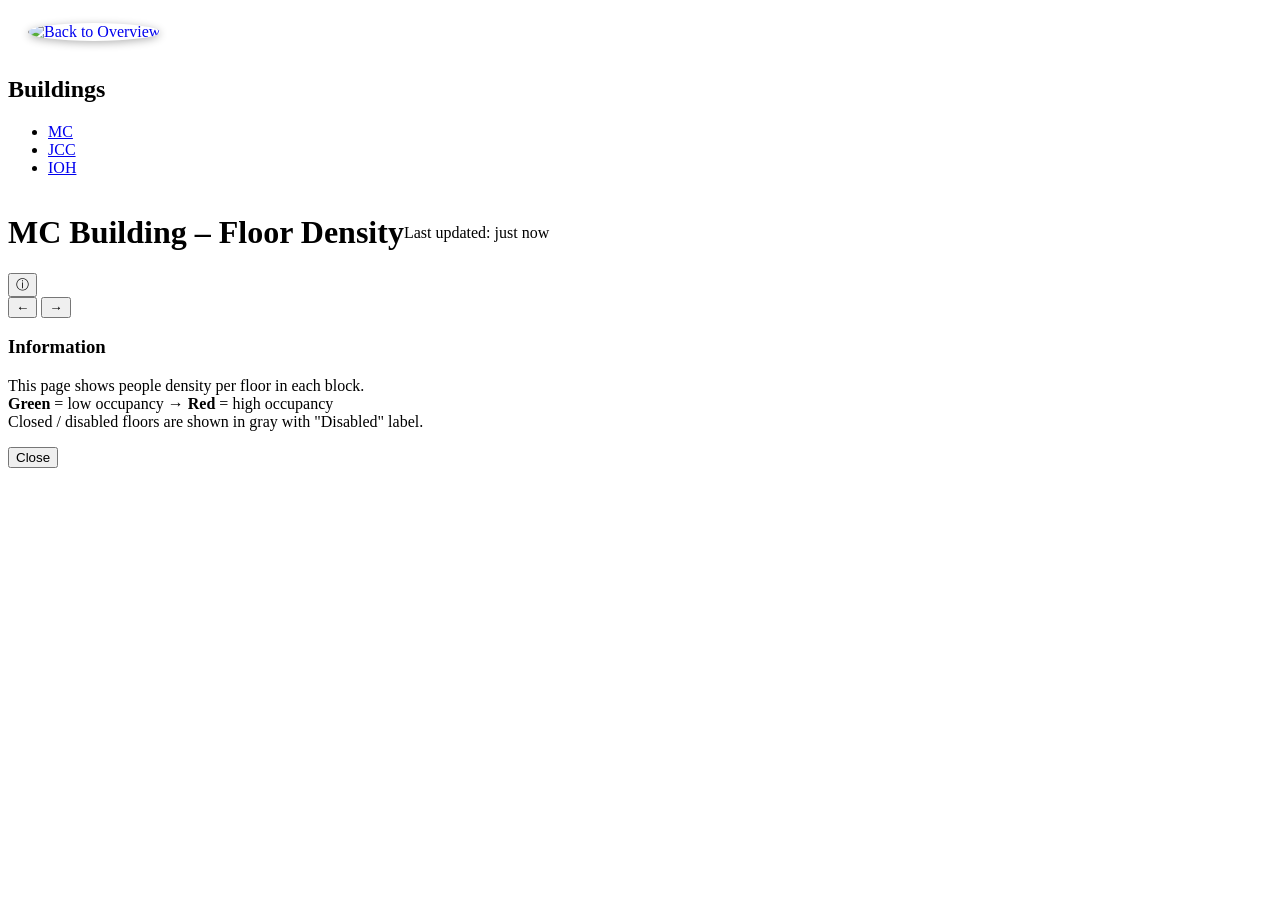
==== mc.html @ b5fc7b3f "Correct the mc data" ====
<!DOCTYPE html>
<html lang="en">
<head>
    <meta charset="UTF-8">
    <meta name="viewport" content="width=device-width, initial-scale=1.0">
    <title>JCC Building – Floor Density</title>
    <link rel="stylesheet" href="css/main.css">
</head>
<body>
    <nav>
        <div  style="padding: 15px 20px;">
            <a href="index.html" style="display:block; text-decoration:none;">
                <img src="image/hkmu.png" alt="Back to Overview" style="width:42px;height:42px;border-radius:50%;object-fit:cover;box-shadow:0 2px 8px rgba(0,0,0,0.3);transition:transform 0.2s;">
            </a>
        </div>
        <h2>Buildings</h2>
        <ul>
            <li><a href="mc.html"class="active">MC</a></li>
            <li><a href="jcc.html" >JCC</a></li>
            <li><a href="ioh.html">IOH</a></li>
        </ul>
    </nav>

    <div class="main-content">
        <div class="header">
            <div style="display:flex; align-items:center;">
                <h1>MC Building – Floor Density</h1>
                <span class="last-update" id="lastUpdate">Last updated: just now</span>
            </div>
            <button class="info-btn" id="infoBtn">ⓘ</button>
        </div>

        <div id="blockContainer"></div>

        <div class="controls">
            <button class="arrow-btn" id="prevBtn">←</button>
            <button class="arrow-btn" id="nextBtn">→</button>
        </div>
    </div>

    <div class="modal-overlay" id="infoModal">
        <div class="modal-content">
            <h3>Information</h3>
            <p>This page shows people density per floor in each block.<br>
            <strong>Green</strong> = low occupancy → <strong>Red</strong> = high occupancy<br>
            Closed / disabled floors are shown in gray with "Disabled" label.</p>
            <button class="close-btn" id="closeModal">Close</button>
        </div>
    </div>

    <script type="module">
        import { campusData } from './js/all-buildings-data.js';
        import { renderBlock, initLastUpdated, initModal } from './js/shared.js';

        const blocksData = campusData.mc;
        let currentIndex = 0;
        const container = document.getElementById('blockContainer');

        function renderCurrent() {
            renderBlock(container, blocksData[currentIndex], currentIndex, blocksData.length);
        }

        document.getElementById('prevBtn').onclick = () => {
            if (currentIndex > 0) {
                currentIndex--;
                renderCurrent();
            }
        };

        document.getElementById('nextBtn').onclick = () => {
            if (currentIndex < blocksData.length - 1) {
                currentIndex++;
                renderCurrent();
            }
        };

        initLastUpdated();
        initModal();
        renderCurrent();
    </script>
</body>
</html>
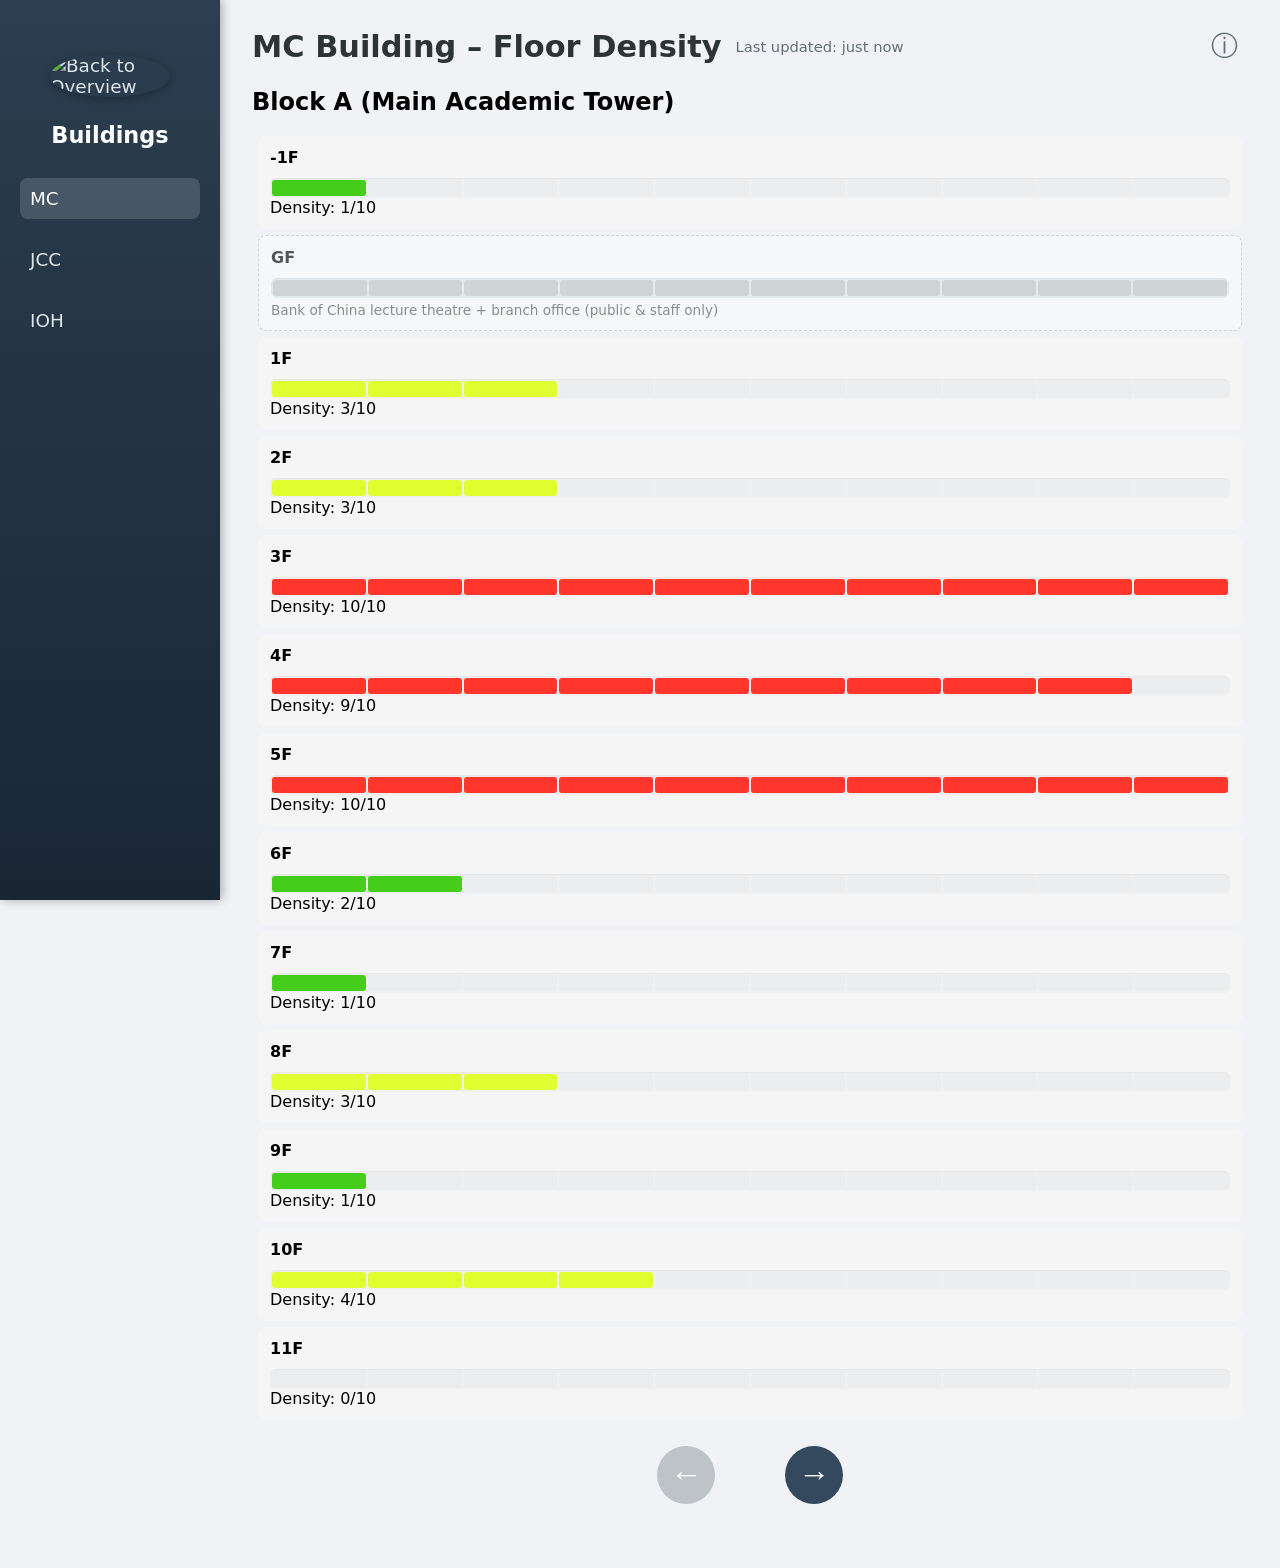
==== commit 1064776e: "Updated detail function Add detail function to show each floor detail" ====
--- a/mc.html
+++ b/mc.html
@@ -50,33 +50,43 @@
 
     <script type="module">
         import { campusData } from './js/all-buildings-data.js';
-        import { renderBlock, initLastUpdated, initModal } from './js/shared.js';
+        import { renderBlock, showFloorDetailPanel, initLastUpdated, initModal } from './js/shared.js';
 
-        const blocksData = campusData.mc;
+        const blocksData = campusData.mc;  // ← change to .jcc or .ioh on other pages
         let currentIndex = 0;
         const container = document.getElementById('blockContainer');
 
+        const prevBtn = document.getElementById('prevBtn');
+        const nextBtn = document.getElementById('nextBtn');
+
+        function updateButtonStates() {
+            prevBtn.disabled = currentIndex === 0;
+            nextBtn.disabled = currentIndex === blocksData.length - 1;
+        }
+
         function renderCurrent() {
             renderBlock(container, blocksData[currentIndex], currentIndex, blocksData.length);
+            updateButtonStates();
         }
 
-        document.getElementById('prevBtn').onclick = () => {
+        prevBtn.onclick = () => {
             if (currentIndex > 0) {
                 currentIndex--;
                 renderCurrent();
             }
         };
 
-        document.getElementById('nextBtn').onclick = () => {
+        nextBtn.onclick = () => {
             if (currentIndex < blocksData.length - 1) {
                 currentIndex++;
                 renderCurrent();
             }
         };
 
+        // Initial render + button states
         initLastUpdated();
         initModal();
-        renderCurrent();
+        renderCurrent();          // this calls updateButtonStates()
     </script>
 </body>
 </html>
--- a/css/main.css
+++ b/css/main.css
@@ -0,0 +1,328 @@
+/* css/main.css */
+
+* {
+  box-sizing: border-box;
+}
+
+body {
+  display: flex;
+  font-family: system-ui, -apple-system, sans-serif;
+  margin: 0;
+  background: #f0f2f5;
+  min-height: 100vh;
+}
+
+/* ── Navigation ── */
+nav {
+  width: 220px;
+  background: linear-gradient(180deg, #2c3e50, #1a2634);
+  color: white;
+  padding: 30px 20px;
+  min-height: 100vh;
+  position: sticky;
+  top: 0;
+  align-self: flex-start;
+  box-shadow: 2px 0 10px rgba(0,0,0,0.3);
+}
+
+nav h2 {
+  margin: 0 0 30px 0;
+  font-size: 1.4em;
+  text-align: center;
+}
+
+nav ul {
+  list-style: none;
+  padding: 0;
+}
+
+nav li {
+  margin: 20px 0;
+}
+
+nav a {
+  color: #dfe6e9;
+  text-decoration: none;
+  font-size: 1.15em;
+  display: block;
+  padding: 10px;
+  border-radius: 8px;
+  transition: all 0.2s;
+}
+
+nav a:hover,
+nav a.active {
+  background: rgba(255,255,255,0.15);
+  color: white;
+}
+
+/* ── Main Content ── */
+.main-content {
+  flex: 1;
+  padding: 24px 32px;
+}
+
+.header {
+  display: flex;
+  justify-content: space-between;
+  align-items: center;
+  margin-bottom: 20px;
+}
+
+h1 {
+  margin: 0;
+  color: #2d3436;
+  font-size: 1.9em;
+}
+
+.info-btn {
+  background: none;
+  border: none;
+  font-size: 1.7em;
+  color: #636e72;
+  cursor: pointer;
+  padding: 4px 10px;
+}
+
+.info-btn:hover {
+  color: #2d3436;
+}
+
+.last-update {
+  font-size: 0.92em;
+  color: #636e72;
+  margin-left: 14px;
+}
+
+/* ── Block & Floor Layout ── */
+.block {
+  background: white;
+  border-radius: 12px;
+  box-shadow: 0 4px 16px rgba(0,0,0,0.08);
+  padding: 24px;
+  margin-bottom: 32px;
+}
+
+.block h2 {
+  margin: 0 0 20px 0;
+  color: #34495e;
+  font-size: 1.55em;
+}
+
+.floors-grid {
+  display: grid;
+  grid-template-columns: repeat(auto-fill, minmax(320px, 1fr));
+  gap: 16px 22px;
+  align-content: start;
+}
+
+.floor-module {
+  padding: 12px;
+  margin: 6px;
+  border-radius: 8px;
+  background: #f5f5f5;
+  transition: all 0.15s;
+  position: relative;
+  cursor: pointer;          /* always clickable */
+}
+
+.floor-module:hover {
+  transform: translateY(-2px);
+  box-shadow: 0 4px 12px rgba(0,0,0,0.15);
+}
+
+.floor-module.disabled {
+  opacity: 0.65;
+  background: #f8f9fa;
+  border: 1px dashed #bdc3c7;
+}
+
+.floor-label {
+  font-weight: bold;
+  margin-bottom: 6px;
+  min-height: 24px;
+}
+
+.floor-label.basement {
+  color: #2980b9;
+  font-style: italic;
+}
+
+.floor-label.rooftop {
+  color: #8e44ad;
+  font-weight: bold;
+}
+
+.floor-info {
+  font-size: 0.85em;
+  color: #555;
+  margin-top: 4px;
+}
+
+.density-bar {
+  display: flex;
+  gap: 2px;
+  height: 20px;
+  padding: 2px;
+  border-radius: 6px;
+  overflow: hidden;
+  background: #f0f0f0;
+  box-shadow: inset 0 1px 2px rgba(0,0,0,0.05);
+}
+
+.segment {
+  flex: 1;
+  border-radius: 3px;
+}
+
+/* ── Controls (Prev/Next) ── */
+.controls {
+  display: flex;
+  justify-content: center;
+  gap: 70px;
+  padding: 20px 0 40px;
+}
+
+.arrow-btn {
+  background: #34495e;
+  color: white;
+  border: none;
+  width: 58px;
+  height: 58px;
+  border-radius: 50%;
+  font-size: 2em;
+  cursor: pointer;
+  transition: all 0.2s;
+}
+
+.arrow-btn:hover:not(:disabled) {
+  background: #2c3e50;
+  transform: scale(1.08);
+}
+
+.arrow-btn:disabled {
+  background: #bdc3c7;
+  cursor: not-allowed;
+}
+
+/* ── Info Modal ── */
+.modal-overlay {
+  position: fixed;
+  inset: 0;
+  background: rgba(0,0,0,0.5);
+  display: none;
+  align-items: center;
+  justify-content: center;
+  z-index: 1000;
+}
+
+.modal-content {
+  background: white;
+  border-radius: 12px;
+  padding: 28px 32px;
+  max-width: 460px;
+  text-align: center;
+  box-shadow: 0 10px 30px rgba(0,0,0,0.25);
+}
+
+.close-btn {
+  background: #e74c3c;
+  color: white;
+  border: none;
+  padding: 10px 24px;
+  border-radius: 8px;
+  cursor: pointer;
+}
+
+.close-btn:hover {
+  background: #c0392b;
+}
+
+/* ── Side Detail Panel ── */
+.floor-detail-panel {
+  position: fixed;
+  top: 0;
+  right: 0;
+  width: 380px;
+  max-width: 90%;
+  height: 100%;
+  background: white;
+  box-shadow: -6px 0 25px rgba(0,0,0,0.28);
+  z-index: 1000;
+  transition: transform 0.3s ease;
+  transform: translateX(100%);
+  display: flex;
+  flex-direction: column;
+}
+
+.floor-detail-panel.show {
+  transform: translateX(0);
+}
+
+.panel-header {
+  padding: 16px 20px;
+  border-bottom: 1px solid #e0e0e0;
+  display: flex;
+  justify-content: space-between;
+  align-items: center;
+  background: #f8f9fa;
+}
+
+.panel-header h3 {
+  margin: 0;
+  font-size: 1.4rem;
+}
+
+.close-panel-btn {
+  background: none;
+  border: none;
+  font-size: 2rem;
+  cursor: pointer;
+  color: #666;
+  line-height: 1;
+}
+
+.panel-body {
+  padding: 20px;
+  flex: 1;
+  overflow-y: auto;
+}
+
+.status {
+  padding: 12px 16px;
+  border-radius: 8px;
+  margin-bottom: 16px;
+  font-size: 1.1rem;
+}
+
+.status.density {
+  background: #e8f5e9;
+  color: #2e7d32;
+}
+
+.status.disabled {
+  background: #ffebee;
+  color: #c62828;
+}
+
+.detail-content {
+  line-height: 1.6;
+  color: #333;
+  white-space: pre-wrap;
+}
+
+/* ── Clickable floor hover ── */
+.floor-module.clickable-floor:hover,
+.floor-module:hover {
+  background: #f5f7fa;
+  transition: background 0.15s;
+}
+
+.floor-detail-panel {
+  transform: translateX(100%);
+  transition: transform 0.3s ease;
+}
+
+.floor-detail-panel.show {
+  transform: translateX(0);
+}
